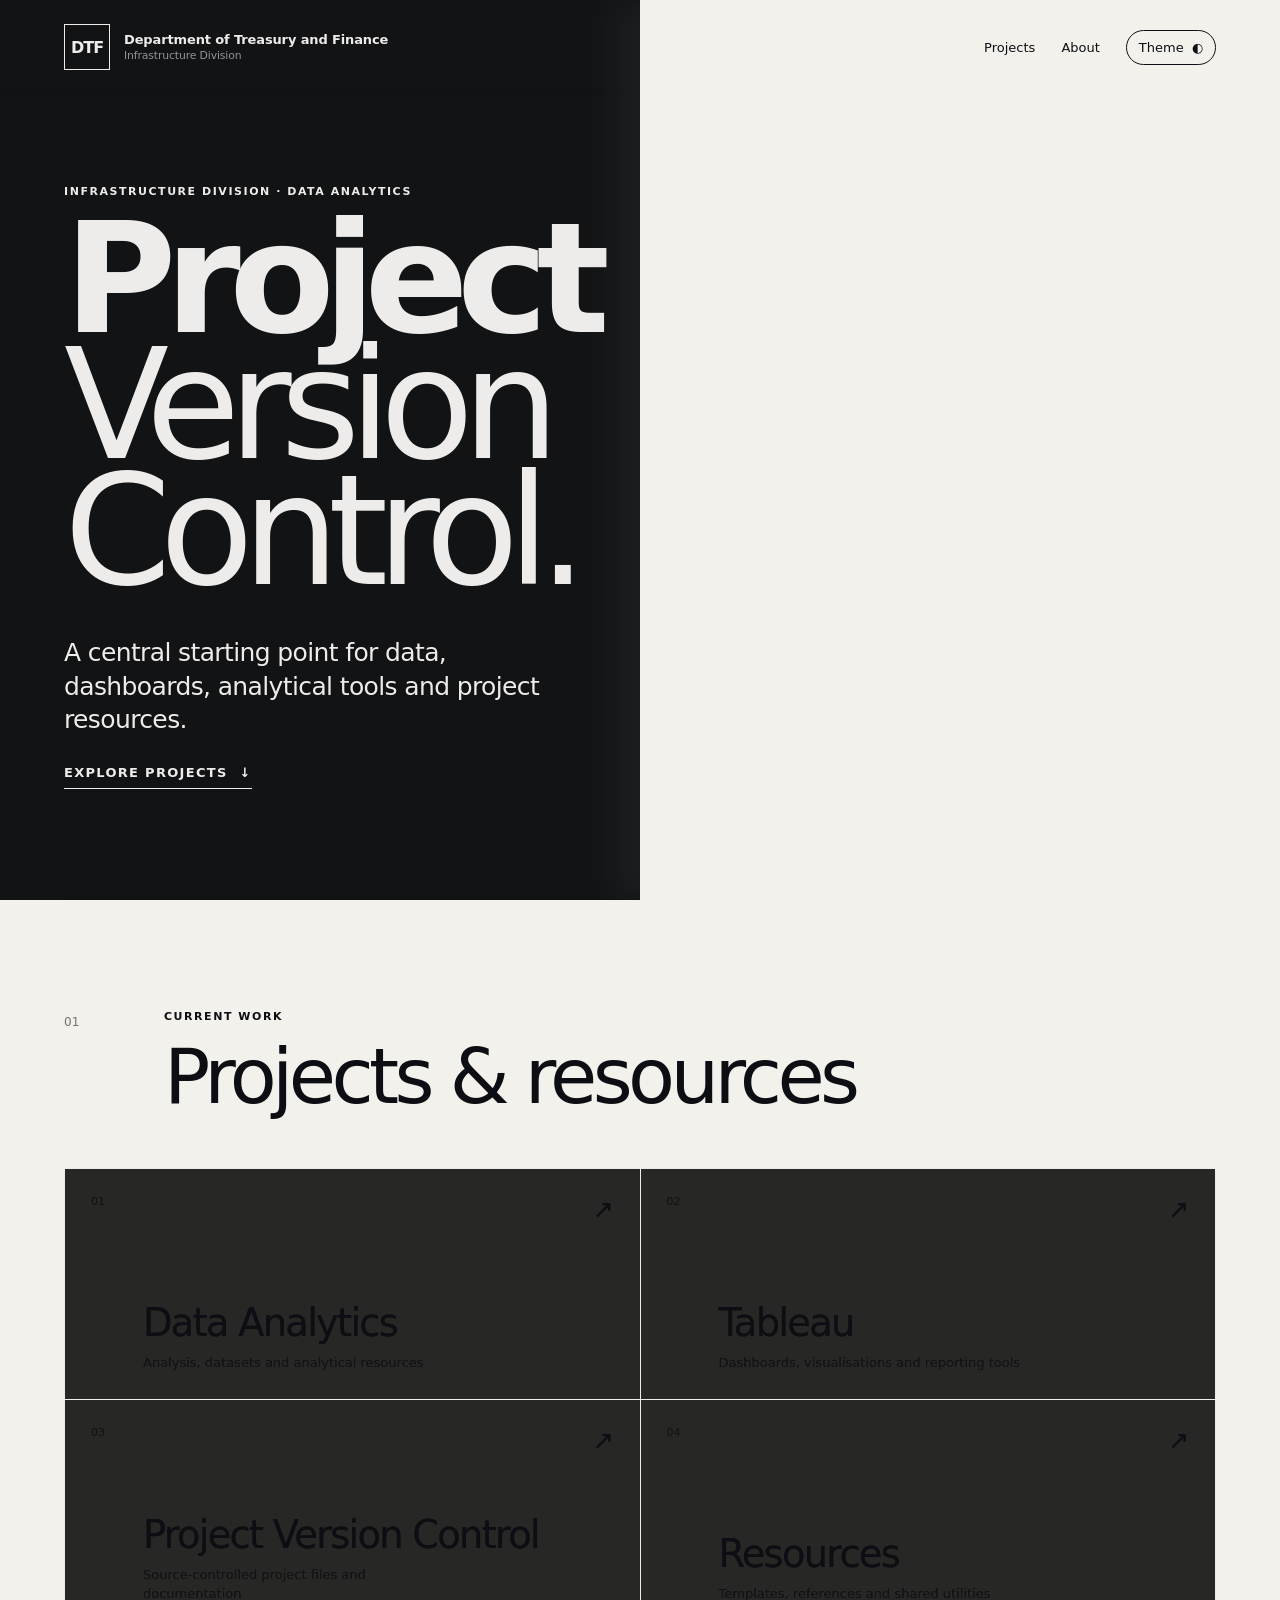
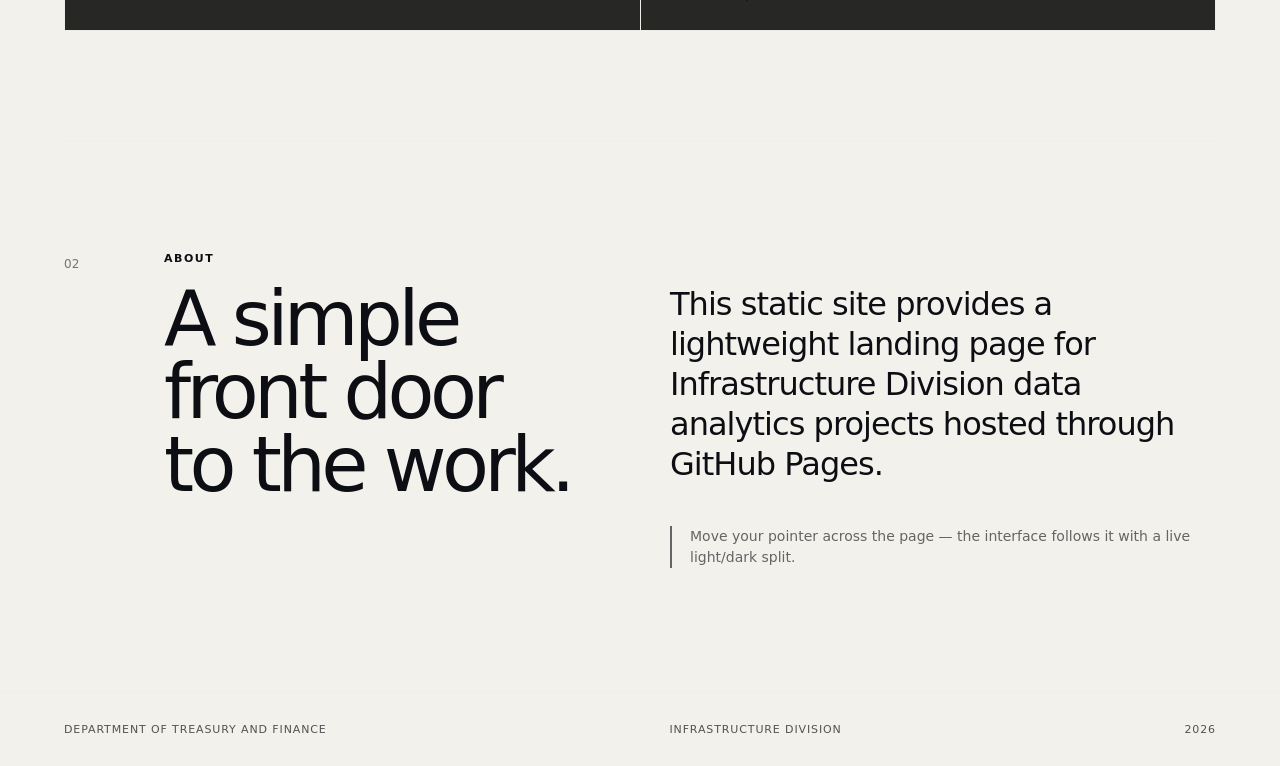
==== dtf-static-site/index.html @ 74b423b5 "Added interactive dark and light theme split." ====
<!DOCTYPE html>
<html lang="en">
<head>
  <meta charset="UTF-8">
  <meta name="viewport" content="width=device-width, initial-scale=1.0">
  <meta name="description" content="Department of Treasury and Finance — Infrastructure Division — Data Analytics and Project Version Control">
  <title>DTF | Infrastructure Division</title>
  <link rel="stylesheet" href="styles.css">
</head>
<body>
  <div class="theme-split" aria-hidden="true"></div>

  <header class="site-header">
    <a class="brand" href="#" aria-label="Department of Treasury and Finance home">
      <span class="brand-mark">DTF</span>
      <span class="brand-text">
        <strong>Department of Treasury and Finance</strong>
        <small>Infrastructure Division</small>
      </span>
    </a>

    <nav class="nav" aria-label="Primary navigation">
      <a href="#projects">Projects</a>
      <a href="#about">About</a>
      <button id="themeButton" class="theme-button" type="button" aria-label="Change colour theme">
        <span>Theme</span>
        <span id="themeIcon" aria-hidden="true">◐</span>
      </button>
    </nav>
  </header>

  <main>
    <section class="hero" aria-labelledby="hero-title">
      <div class="hero-kicker">Infrastructure Division · Data Analytics</div>
      <h1 id="hero-title">Project<br><em>Version Control.</em></h1>
      <p class="hero-copy">
        A central starting point for data, dashboards, analytical tools and project resources.
      </p>
      <a class="hero-link" href="#projects">
        Explore projects <span aria-hidden="true">↓</span>
      </a>
    </section>

    <section id="projects" class="projects section">
      <div class="section-heading">
        <span class="section-number">01</span>
        <div>
          <p class="eyebrow">Current work</p>
          <h2>Projects &amp; resources</h2>
        </div>
      </div>

      <div class="project-grid">
        <a class="project-card" href="#" data-project="01">
          <span class="card-number">01</span>
          <span class="card-content">
            <strong>Data Analytics</strong>
            <span>Analysis, datasets and analytical resources</span>
          </span>
          <span class="card-arrow" aria-hidden="true">↗</span>
        </a>

        <a class="project-card" href="#" data-project="02">
          <span class="card-number">02</span>
          <span class="card-content">
            <strong>Tableau</strong>
            <span>Dashboards, visualisations and reporting tools</span>
          </span>
          <span class="card-arrow" aria-hidden="true">↗</span>
        </a>

        <a class="project-card" href="#" data-project="03">
          <span class="card-number">03</span>
          <span class="card-content">
            <strong>Project Version Control</strong>
            <span>Source-controlled project files and documentation</span>
          </span>
          <span class="card-arrow" aria-hidden="true">↗</span>
        </a>

        <a class="project-card" href="#" data-project="04">
          <span class="card-number">04</span>
          <span class="card-content">
            <strong>Resources</strong>
            <span>Templates, references and shared utilities</span>
          </span>
          <span class="card-arrow" aria-hidden="true">↗</span>
        </a>
      </div>
    </section>

    <section id="about" class="about section">
      <div class="section-heading">
        <span class="section-number">02</span>
        <div>
          <p class="eyebrow">About</p>
          <h2>A simple front door<br>to the work.</h2>
        </div>
      </div>
      <div class="about-copy">
        <p>
          This static site provides a lightweight landing page for Infrastructure Division
          data analytics projects hosted through GitHub Pages.
        </p>
        <p class="hint">
          Move your pointer across the page — the interface follows it with a live
          light/dark split.
        </p>
      </div>
    </section>
  </main>

  <footer class="site-footer">
    <span>Department of Treasury and Finance</span>
    <span>Infrastructure Division</span>
    <span id="year"></span>
  </footer>

  <script src="script.js"></script>
</body>
</html>
---- dtf-static-site/styles.css ----
:root {
  --light-bg: #f3f1eb;
  --light-fg: #151515;
  --light-muted: #696760;
  --dark-bg: #111315;
  --dark-fg: #f3f1eb;
  --dark-muted: #a9aaa7;
  --accent: #d8ff45;
  --border-light: rgba(21, 21, 21, .18);
  --border-dark: rgba(243, 241, 235, .2);
  --split-x: 50%;
  --mx: 50vw;
}

* { box-sizing: border-box; }

html {
  scroll-behavior: smooth;
}

body {
  margin: 0;
  min-height: 100vh;
  font-family: Inter, ui-sans-serif, system-ui, -apple-system, BlinkMacSystemFont, "Segoe UI", sans-serif;
  background: var(--light-bg);
  color: var(--light-fg);
  overflow-x: hidden;
}

body::before {
  content: "";
  position: fixed;
  inset: 0;
  z-index: -3;
  background: var(--light-bg);
}

.theme-split {
  position: fixed;
  inset: 0;
  z-index: -2;
  pointer-events: none;
  background: var(--dark-bg);
  clip-path: polygon(0 0, var(--mx) 0, var(--mx) 100%, 0 100%);
  transition: clip-path .12s ease-out;
}

.theme-split::after {
  content: "";
  position: absolute;
  top: 0;
  bottom: 0;
  left: var(--mx);
  width: 90px;
  transform: translateX(-50%);
  background: linear-gradient(90deg, transparent, rgba(255,255,255,.055), transparent);
  filter: blur(16px);
}

.site-header,
main,
.site-footer {
  position: relative;
  z-index: 1;
}

.site-header {
  display: flex;
  justify-content: space-between;
  align-items: center;
  padding: 24px clamp(20px, 5vw, 72px);
  border-bottom: 1px solid var(--border-light);
  mix-blend-mode: normal;
}

.brand {
  display: inline-flex;
  align-items: center;
  gap: 14px;
  color: inherit;
  text-decoration: none;
}

.brand-mark {
  display: grid;
  place-items: center;
  width: 46px;
  height: 46px;
  border: 1px solid currentColor;
  font-weight: 800;
  letter-spacing: -.06em;
}

.brand-text {
  display: grid;
  gap: 2px;
  font-size: 13px;
  letter-spacing: -.01em;
}

.brand-text small {
  opacity: .6;
}

.nav {
  display: flex;
  align-items: center;
  gap: 26px;
  font-size: 13px;
}

.nav a,
.theme-button {
  color: inherit;
  text-decoration: none;
}

.nav a:hover {
  text-decoration: underline;
  text-underline-offset: 5px;
}

.theme-button {
  display: inline-flex;
  gap: 8px;
  align-items: center;
  padding: 9px 12px;
  border: 1px solid currentColor;
  background: transparent;
  font: inherit;
  cursor: pointer;
  border-radius: 999px;
}

main {
  padding: 0 clamp(20px, 5vw, 72px);
}

.hero {
  min-height: min(760px, 78vh);
  display: flex;
  flex-direction: column;
  justify-content: center;
  padding: 90px 0 110px;
}

.hero-kicker,
.eyebrow {
  margin: 0 0 18px;
  text-transform: uppercase;
  font-size: 11px;
  letter-spacing: .14em;
  font-weight: 700;
}

.hero h1 {
  max-width: 1000px;
  margin: 0;
  font-size: clamp(64px, 12vw, 180px);
  line-height: .82;
  letter-spacing: -.075em;
  font-weight: 700;
}

.hero h1 em {
  font-style: normal;
  font-weight: 300;
}

.hero-copy {
  max-width: 530px;
  margin: 42px 0 28px;
  font-size: clamp(18px, 2vw, 25px);
  line-height: 1.35;
  letter-spacing: -.025em;
}

.hero-link {
  width: fit-content;
  display: inline-flex;
  gap: 12px;
  align-items: center;
  color: inherit;
  text-decoration: none;
  font-size: 13px;
  font-weight: 700;
  text-transform: uppercase;
  letter-spacing: .1em;
  border-bottom: 1px solid currentColor;
  padding-bottom: 8px;
}

.section {
  padding: 110px 0;
  border-top: 1px solid var(--border-light);
}

.section-heading {
  display: grid;
  grid-template-columns: 80px 1fr;
  gap: 20px;
  margin-bottom: 54px;
}

.section-number {
  font-size: 12px;
  opacity: .55;
  padding-top: 5px;
}

.section h2 {
  margin: 0;
  font-size: clamp(38px, 6vw, 82px);
  line-height: .95;
  letter-spacing: -.06em;
  font-weight: 500;
}

.project-grid {
  display: grid;
  grid-template-columns: repeat(2, minmax(0, 1fr));
  gap: 1px;
  border: 1px solid var(--border-light);
  background: var(--border-light);
}

.project-card {
  min-height: 230px;
  padding: 26px;
  display: grid;
  grid-template-columns: 40px 1fr 30px;
  gap: 12px;
  color: inherit;
  text-decoration: none;
  background: rgba(243, 241, 235, .84);
  transition: transform .25s ease, background .25s ease;
}

.project-card:hover {
  transform: translateY(-4px);
  background: rgba(243, 241, 235, .96);
}

.card-number {
  font-size: 11px;
  opacity: .5;
}

.card-content {
  align-self: end;
  display: grid;
  gap: 9px;
}

.card-content strong {
  font-size: clamp(24px, 3vw, 40px);
  letter-spacing: -.045em;
  font-weight: 500;
}

.card-content span {
  max-width: 320px;
  font-size: 13px;
  line-height: 1.45;
  opacity: .62;
}

.card-arrow {
  font-size: 25px;
  justify-self: end;
}

.about {
  display: grid;
  grid-template-columns: 1fr 1fr;
  gap: 60px;
}

.about .section-heading {
  margin-bottom: 0;
}

.about-copy {
  max-width: 560px;
  font-size: clamp(20px, 2.5vw, 32px);
  line-height: 1.25;
  letter-spacing: -.03em;
}

.about-copy .hint {
  font-size: 14px;
  line-height: 1.5;
  letter-spacing: 0;
  opacity: .62;
  border-left: 2px solid currentColor;
  padding-left: 18px;
  margin-top: 42px;
}

.site-footer {
  display: flex;
  justify-content: space-between;
  gap: 20px;
  padding: 30px clamp(20px, 5vw, 72px);
  border-top: 1px solid var(--border-light);
  font-size: 11px;
  text-transform: uppercase;
  letter-spacing: .08em;
  opacity: .7;
}

/* The right side is light, while the left side is dark.
   Text on the split is handled with a fixed high-contrast blend mode. */
body.split-active .site-header,
body.split-active main,
body.split-active .site-footer {
  mix-blend-mode: difference;
  color: #fff;
}

body.split-active .theme-split {
  mix-blend-mode: normal;
}

@media (max-width: 720px) {
  .site-header {
    align-items: flex-start;
    gap: 20px;
  }

  .nav a { display: none; }

  .hero {
    min-height: 70vh;
    padding: 70px 0;
  }

  .project-grid {
    grid-template-columns: 1fr;
  }

  .project-card {
    min-height: 190px;
  }

  .about {
    grid-template-columns: 1fr;
  }

  .section-heading {
    grid-template-columns: 45px 1fr;
  }

  .site-footer {
    flex-direction: column;
  }
}

@media (prefers-reduced-motion: reduce) {
  html { scroll-behavior: auto; }
  *, *::before, *::after {
    transition: none !important;
  }
}
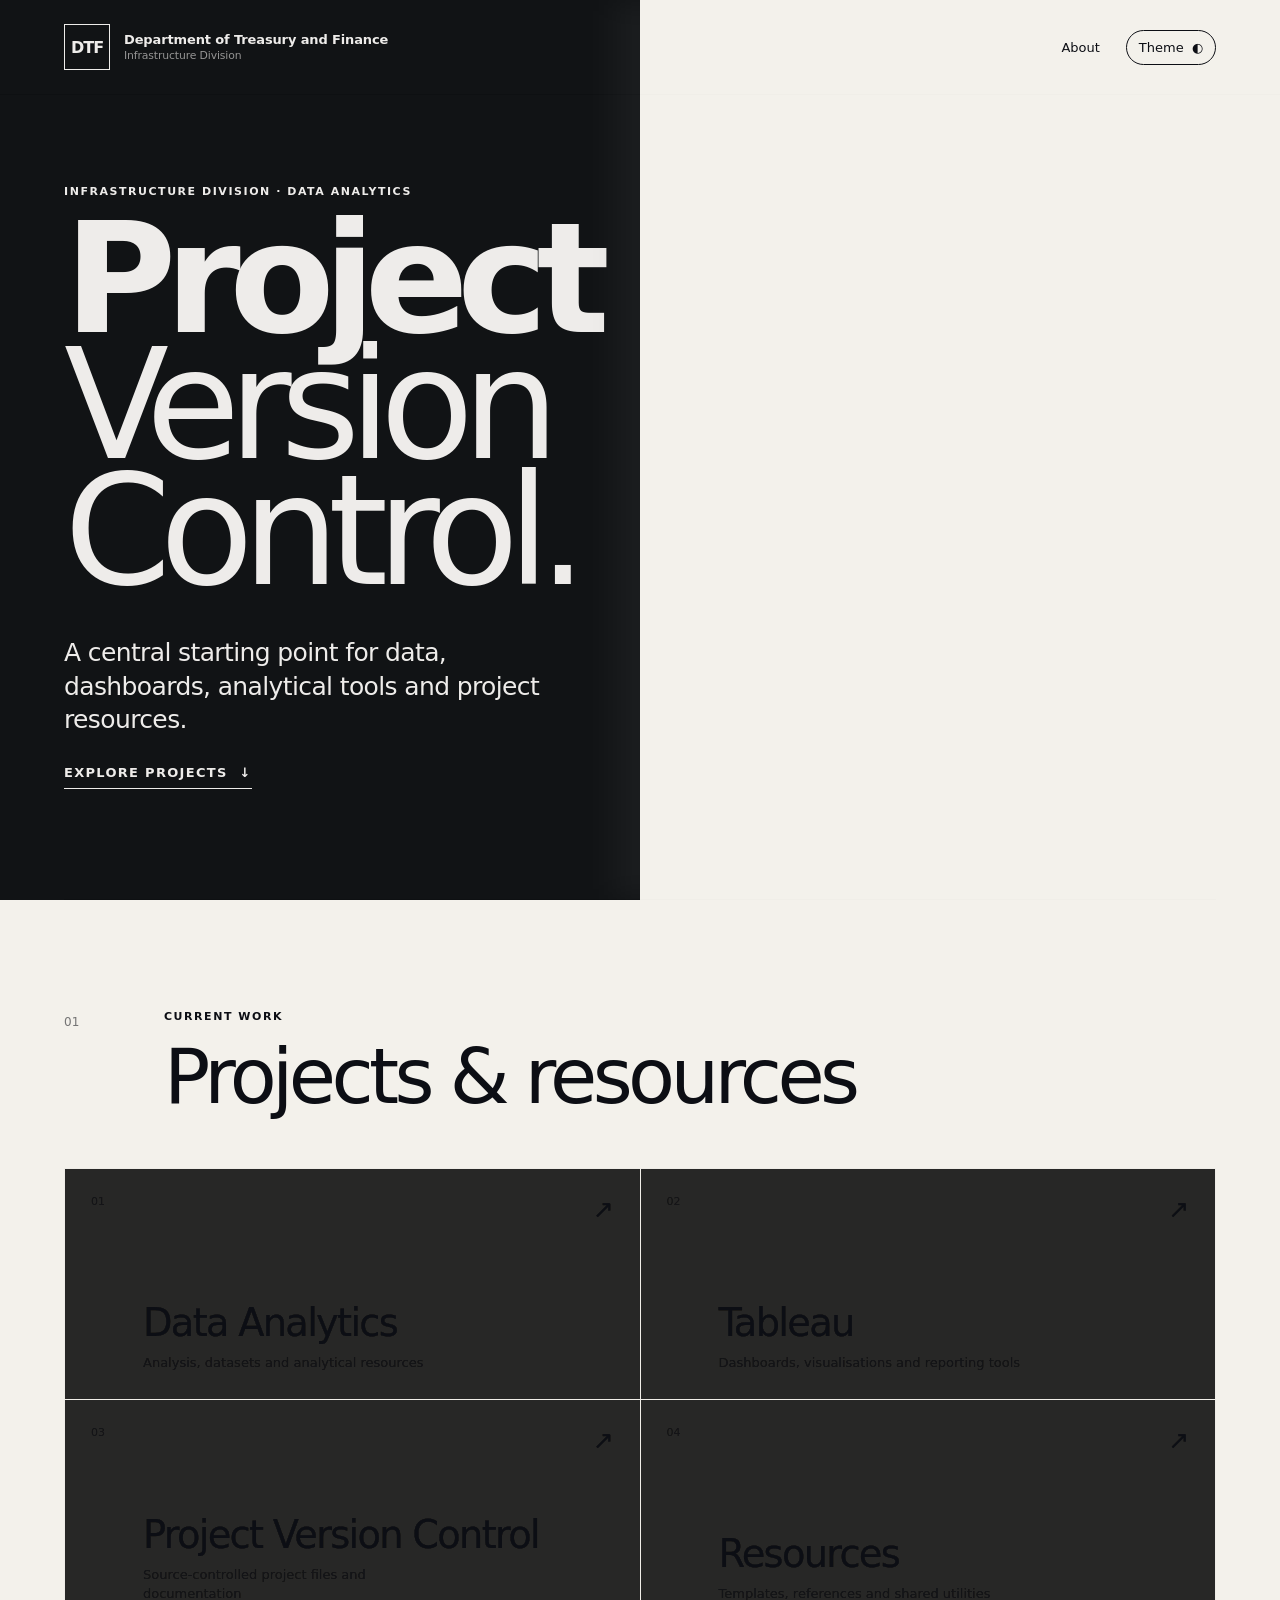
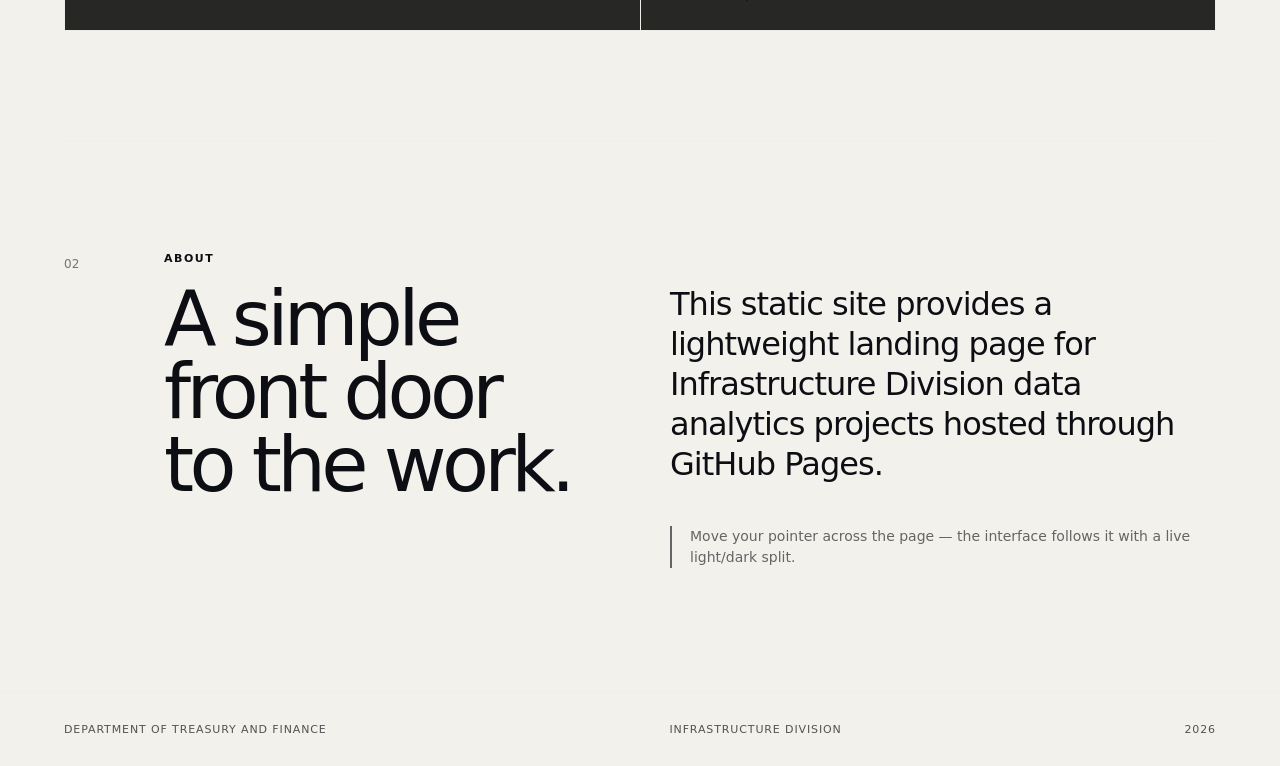
==== commit cf62c081: "Commit for rollback." ====
--- a/dtf-static-site/index.html
+++ b/dtf-static-site/index.html
@@ -20,7 +20,6 @@
     </a>
 
     <nav class="nav" aria-label="Primary navigation">
-      <a href="#projects">Projects</a>
       <a href="#about">About</a>
       <button id="themeButton" class="theme-button" type="button" aria-label="Change colour theme">
         <span>Theme</span>
